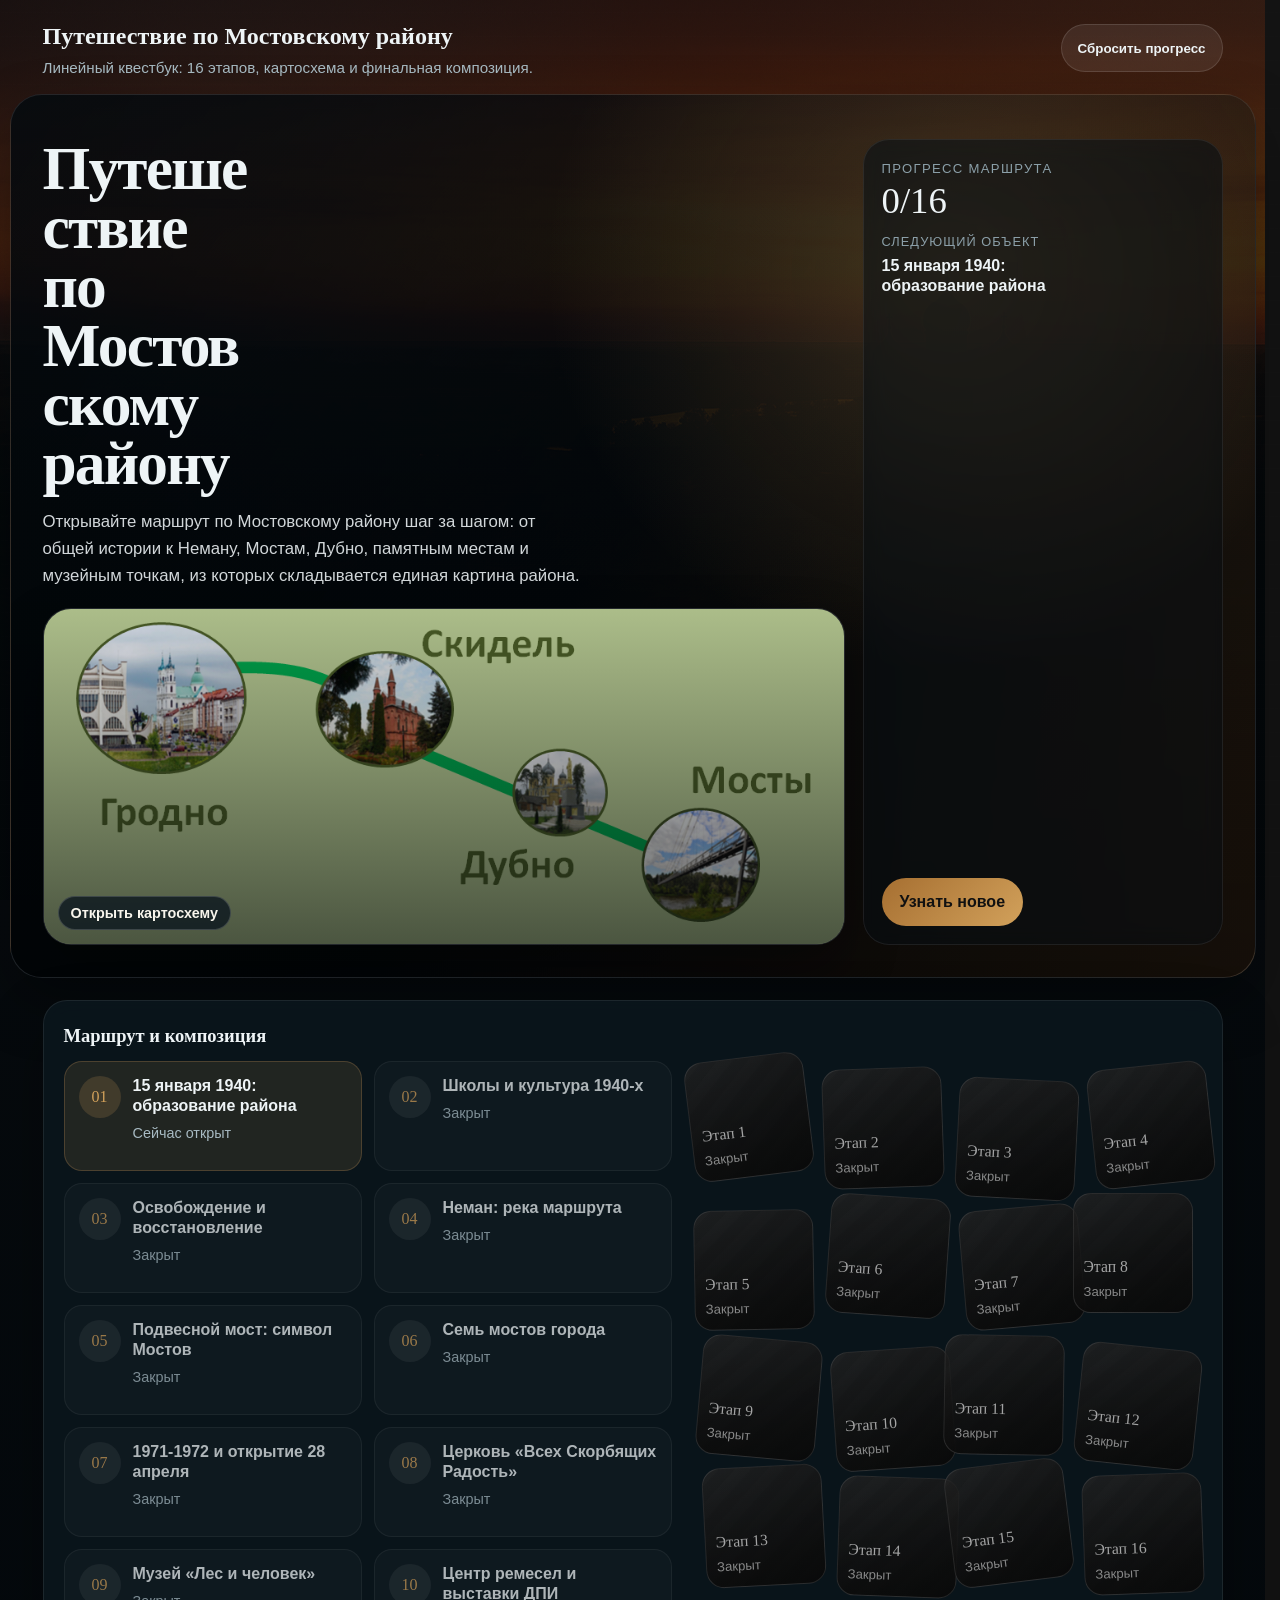
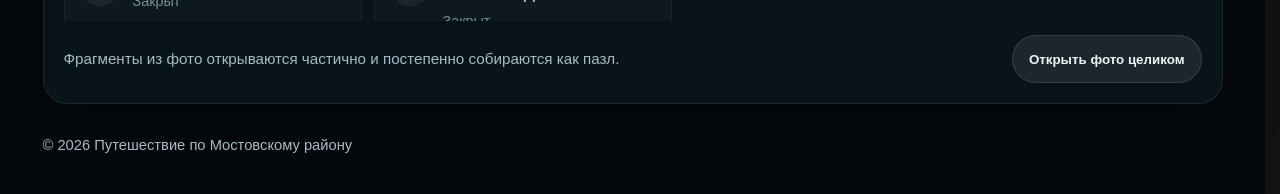
==== index.htm @ 40f504dc "Полная замена содержимого репозитория" ====
<!doctype html>
<html lang="ru">
  <head>
    <meta charset="utf-8" />
    <meta name="viewport" content="width=device-width,initial-scale=1" />
    <title>Путешествие по Мостовскому району</title>
    <meta http-equiv="refresh" content="0; url=index.html" />
    <link rel="canonical" href="index.html" />
    <style>
      html,body{height:100%}
      body{margin:0;display:flex;align-items:center;justify-content:center;font-family:system-ui,"Segoe UI",Arial}
      a{color:#0b1a2f}
    </style>
  </head>
  <body>
    <div>
      <div>Открывается новая версия сайта…</div>
      <div><a href="index.html">Перейти вручную</a></div>
    </div>
    <script>
      location.replace("index.html");
    </script>
  </body>
</html>
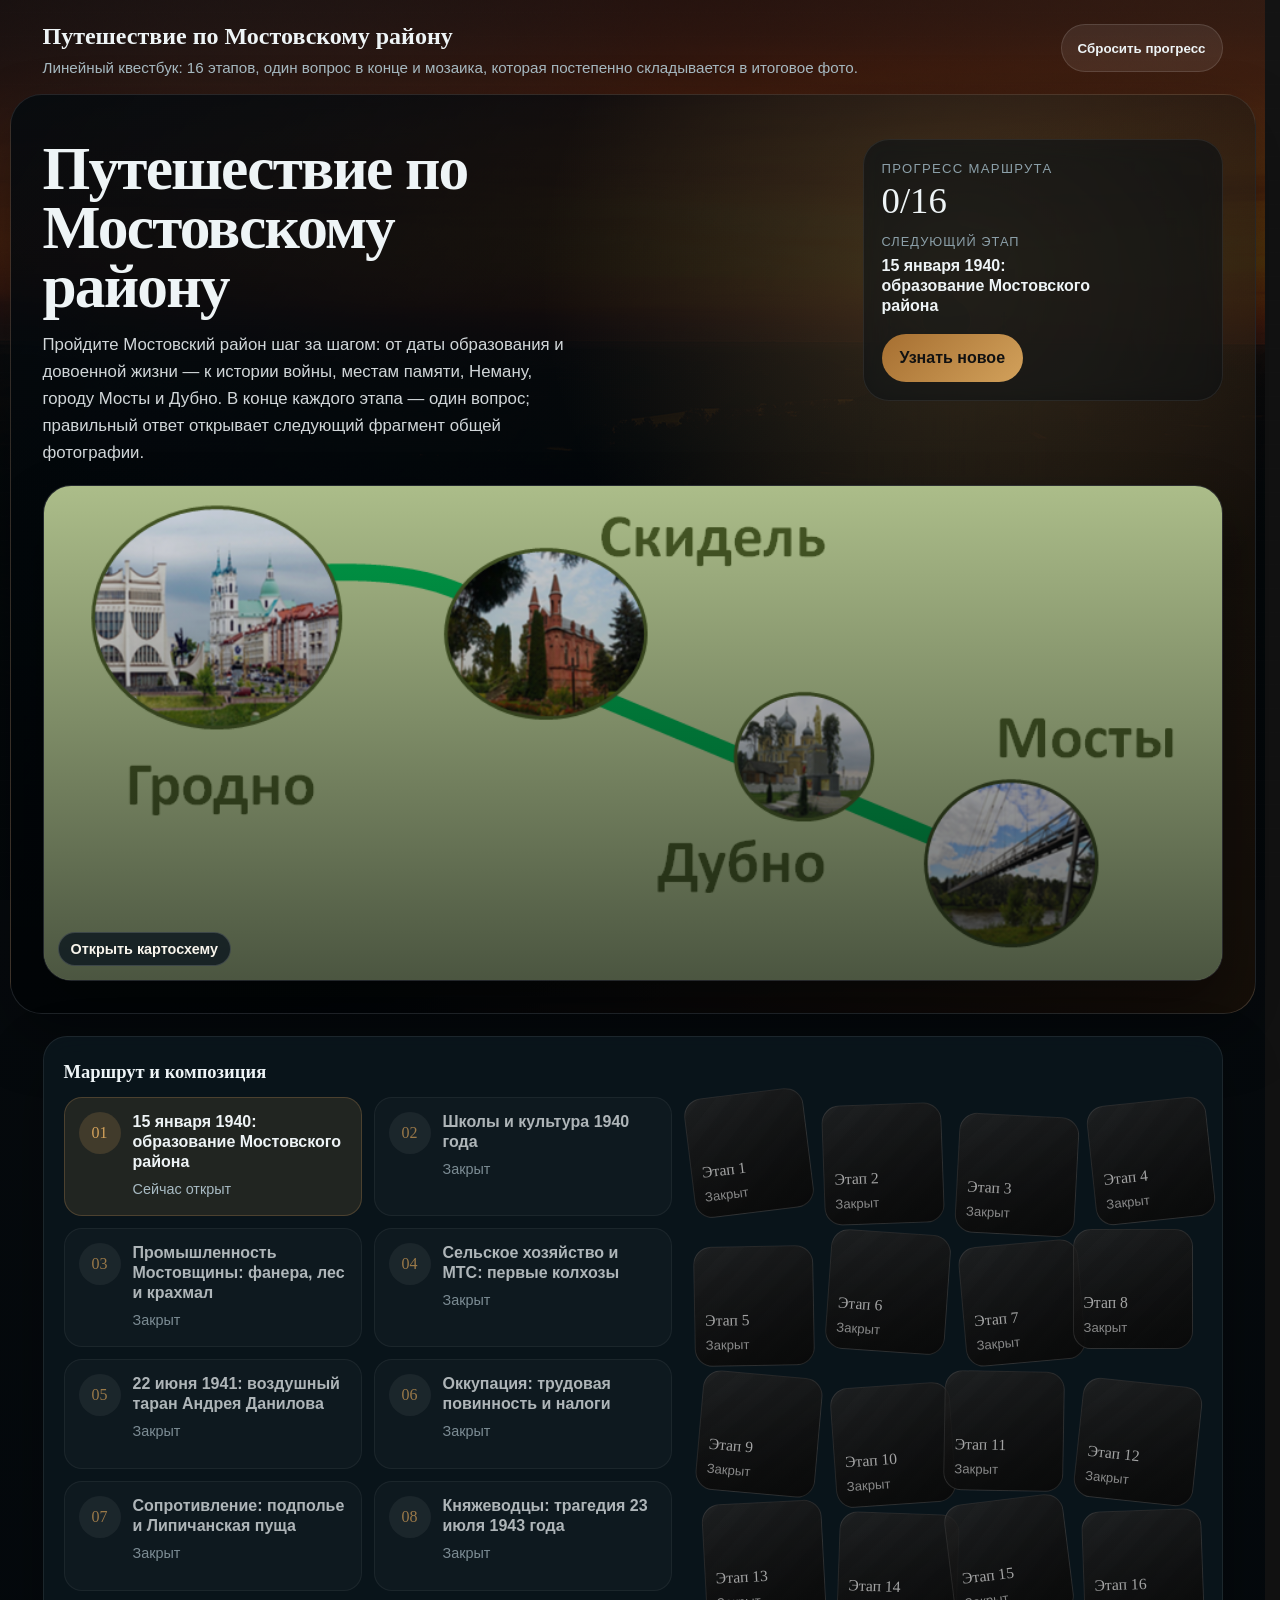
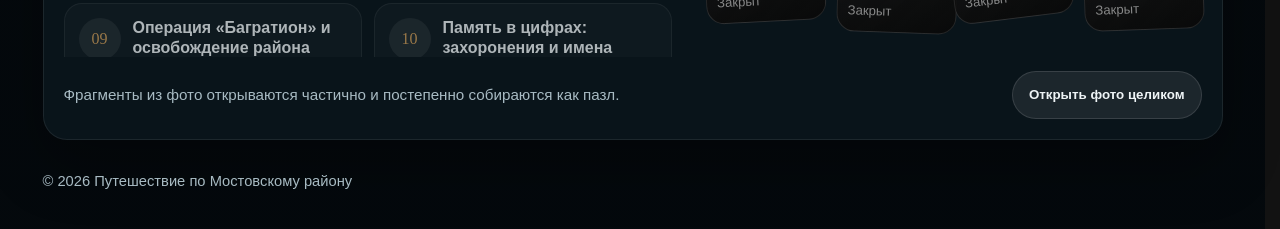
==== commit ed6b47c7: "Полная замена содержимого репозитория" ====
--- a/index.htm
+++ b/index.htm
@@ -7,9 +7,20 @@
     <meta http-equiv="refresh" content="0; url=index.html" />
     <link rel="canonical" href="index.html" />
     <style>
-      html,body{height:100%}
-      body{margin:0;display:flex;align-items:center;justify-content:center;font-family:system-ui,"Segoe UI",Arial}
-      a{color:#0b1a2f}
+      html,
+      body {
+        height: 100%;
+      }
+      body {
+        margin: 0;
+        display: flex;
+        align-items: center;
+        justify-content: center;
+        font-family: system-ui, "Segoe UI", Arial;
+      }
+      a {
+        color: #0b1a2f;
+      }
     </style>
   </head>
   <body>
@@ -22,4 +33,3 @@
     </script>
   </body>
 </html>
-
